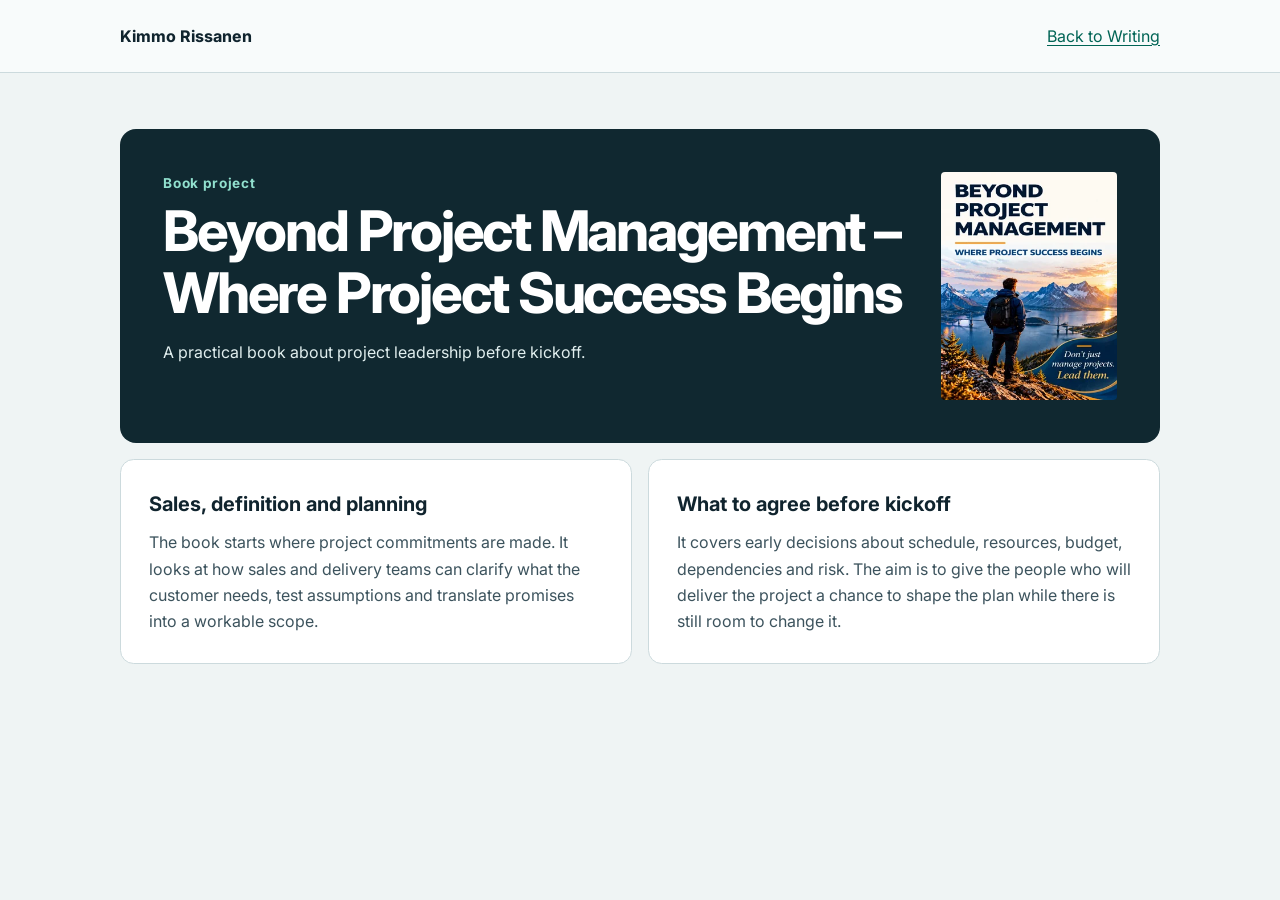
==== beyond-project-management.html @ 0a622ec8 "Add files via upload" ====
<!doctype html>
<html lang="en">
<head>
  <meta charset="utf-8">
  <meta name="viewport" content="width=device-width, initial-scale=1">
  <meta name="description" content="A practical book about project leadership before kickoff.">
  <title>Beyond Project Management – Where Project Success Begins | Kimmo Rissanen</title>
  <link rel="preconnect" href="https://fonts.googleapis.com">
  <link rel="preconnect" href="https://fonts.gstatic.com" crossorigin>
  <link rel="stylesheet" href="https://fonts.googleapis.com/css2?family=Inter:wght@400..800&amp;display=swap">
  <link rel="stylesheet" href="project-details.css">
</head>
<body>
  <header>
    <div class="wrap">
      <a class="brand" href="index.html">Kimmo Rissanen</a>
      <nav aria-label="Portfolio"><a href="index.html#writing">Back to Writing</a></nav>
    </div>
  </header>
  <main class="wrap">
    <div class="intro">
      <div>
        <p class="category">Book project</p>
        <h1>Beyond Project Management – Where Project Success Begins</h1>
        <p>A practical book about project leadership before kickoff.</p>
        
      </div>
      <img class="book-cover" src="[data-uri]" width="309" height="400" alt="Beyond Project Management: Where Project Success Begins front cover">
    </div>
    <div class="details">
        <section><h2>Sales, definition and planning</h2><p>The book starts where project commitments are made. It looks at how sales and delivery teams can clarify what the customer needs, test assumptions and translate promises into a workable scope.</p></section>
        <section><h2>What to agree before kickoff</h2><p>It covers early decisions about schedule, resources, budget, dependencies and risk. The aim is to give the people who will deliver the project a chance to shape the plan while there is still room to change it.</p></section>
    </div>
  </main>
</body>
</html>
---- project-details.css ----
* { box-sizing: border-box; }
body { margin: 0; color: #10242e; background: #eff4f4; font: 1rem/1.65 Inter, system-ui, sans-serif; }
.wrap { width: min(65rem, calc(100% - 2rem)); margin-inline: auto; }
header { background: #f8fbfb; border-bottom: 1px solid #ccdadd; }
header .wrap { min-height: 4.5rem; display: flex; align-items: center; justify-content: space-between; flex-wrap: wrap; gap: .5rem 1rem; padding-block: .65rem; }
a { color: #006455; text-underline-offset: .2em; }
a:focus-visible { outline: 2px solid currentColor; outline-offset: 4px; }
.brand { color: #10242e; font-weight: 750; text-decoration: none; }
main { padding-block: clamp(1.5rem, 5vw, 3.5rem); }
.intro { display: grid; grid-template-columns: minmax(0, 1fr) auto; gap: 1rem 2rem; align-items: start; padding: clamp(1.25rem, 4vw, 2.7rem); border-radius: 1rem; background: #102830; color: #fff; }
.category { color: #91e0ce; font-size: .85rem; font-weight: 700; letter-spacing: .05em; }
h1, h2, p, figure { margin: 0; }
h1 { margin-block: .4rem .9rem; font-size: clamp(1.9rem, 5vw, 3.5rem); font-weight: 750; line-height: 1.1; letter-spacing: -.04em; }
.intro p:not(.category) { color: #e0eeee; max-width: 39rem; }
.intro img { display: block; height: auto; width: clamp(4rem, 15vw, 8.5rem); border-radius: .55rem; }
.intro .book-cover { width: clamp(5rem, 19vw, 11rem); border-radius: .25rem; }
.action { display: inline-flex; align-items: center; min-height: 2.75rem; margin-top: 1.3rem; padding: .55rem .9rem; border-radius: .55rem; background: #e5f6ef; font-weight: 650; }
.details { display: grid; grid-template-columns: repeat(2, minmax(0, 1fr)); gap: 1rem; margin-top: 1rem; }
.details section { padding: clamp(1.1rem, 3vw, 1.75rem); border: 1px solid #ccdadd; background: #fff; border-radius: .85rem; }
h2 { font-size: 1.25rem; margin-bottom: .5rem; }
.details p { color: #3c535d; }
@media (max-width: 36rem) { .details, .intro { grid-template-columns: 1fr; } }
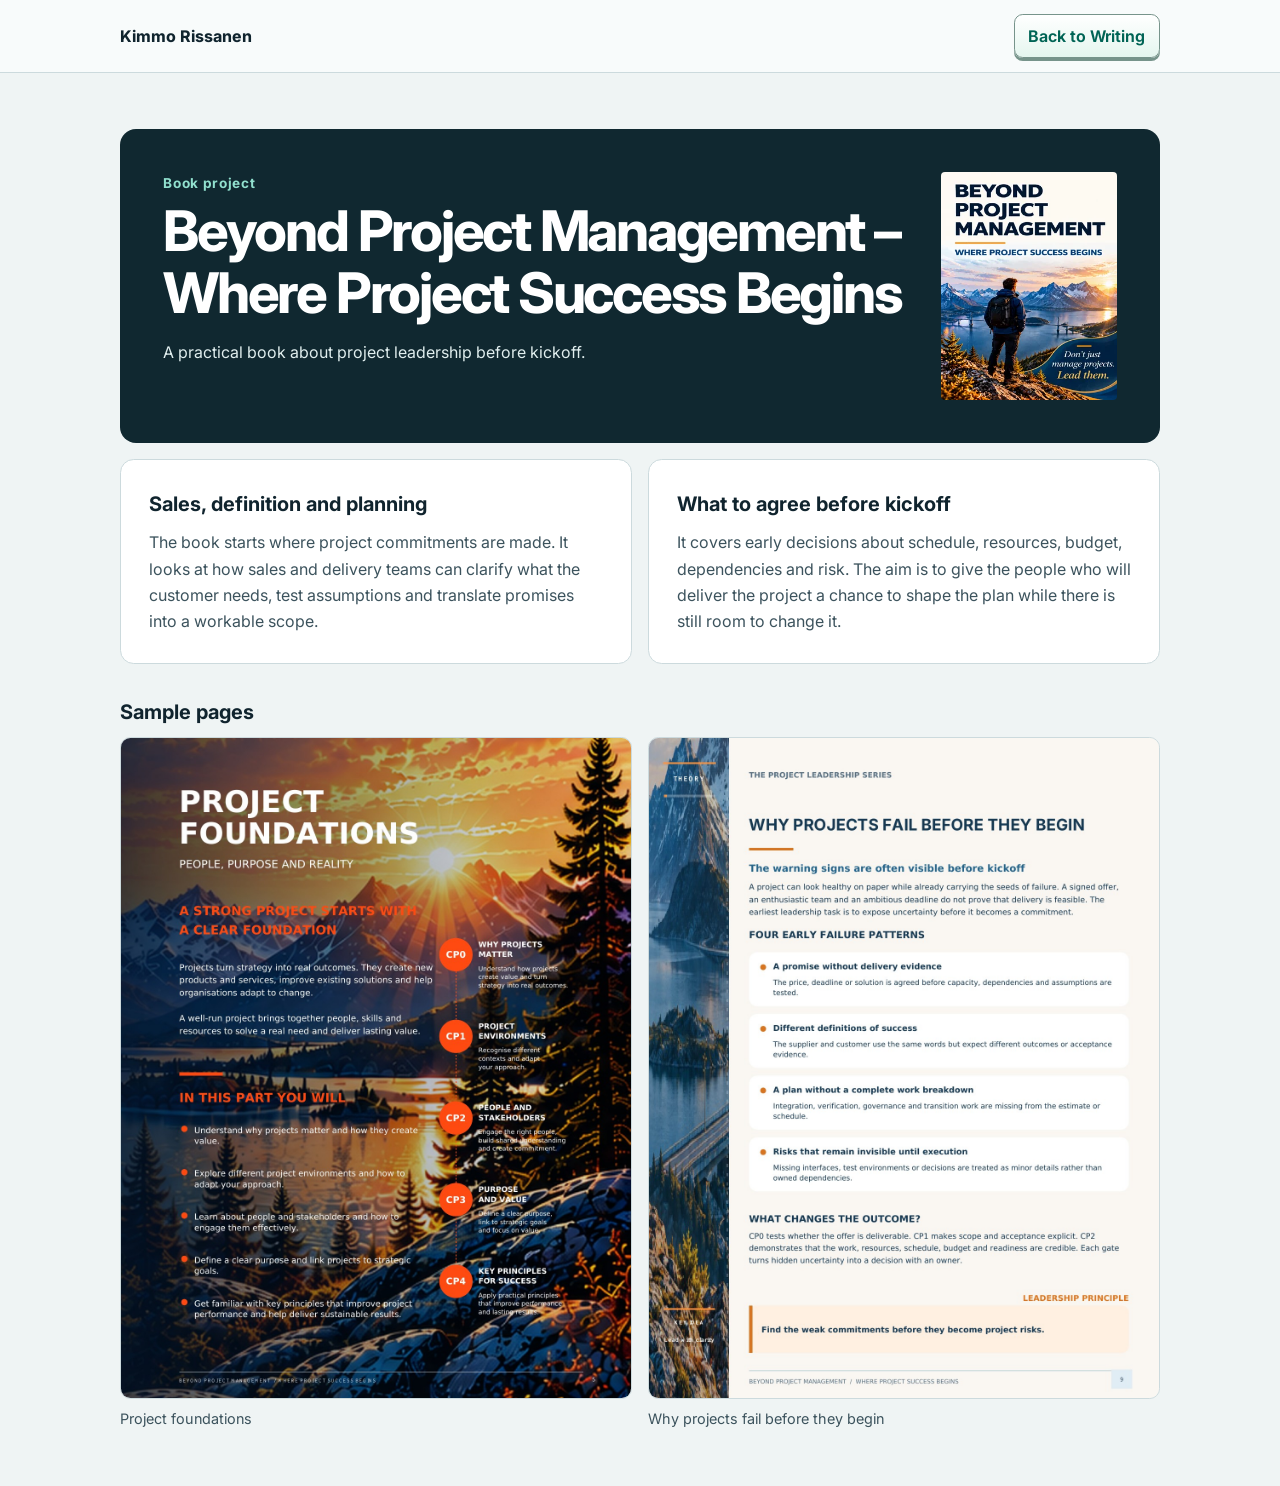
==== commit 3f4a42a6: "Add files via upload" ====
--- a/beyond-project-management.html
+++ b/beyond-project-management.html
@@ -9,12 +9,26 @@
   <link rel="preconnect" href="https://fonts.gstatic.com" crossorigin>
   <link rel="stylesheet" href="https://fonts.googleapis.com/css2?family=Inter:wght@400..800&amp;display=swap">
   <link rel="stylesheet" href="project-details.css">
+  <style>
+    .page-samples { margin-top: 2rem; }
+    .page-samples .sample-grid { display: grid; grid-template-columns: repeat(2, minmax(0, 1fr)); gap: 1rem; }
+    .sample-grid figure { margin: 0; }
+    .sample-grid button { display: block; width: 100%; padding: 0; border: 1px solid #ccdadd; border-radius: .65rem; overflow: hidden; background: #fff; cursor: zoom-in; }
+    .sample-grid button:focus-visible, .sample-dialog button:focus-visible { outline: 2px solid #006455; outline-offset: 4px; }
+    .sample-grid img { display: block; width: 100%; height: auto; }
+    .sample-grid figcaption { padding-top: .5rem; font-size: .9rem; color: #3c535d; }
+    .sample-dialog { max-width: 95vw; max-height: 93vh; padding: .75rem; border: 0; border-radius: .65rem; }
+    .sample-dialog::backdrop { background: #10242ed9; }
+    .sample-dialog button { display: block; margin: 0 0 .5rem auto; padding: .45rem .8rem; font: inherit; cursor: pointer; }
+    .sample-dialog img { display: block; max-width: 100%; height: auto; margin-inline: auto; }
+    @media (max-width: 40rem) { .page-samples .sample-grid { grid-template-columns: 1fr; } }
+  </style>
 </head>
 <body>
   <header>
     <div class="wrap">
       <a class="brand" href="index.html">Kimmo Rissanen</a>
-      <nav aria-label="Portfolio"><a href="index.html#writing">Back to Writing</a></nav>
+      <nav aria-label="Portfolio"><a class="back-button" href="index.html#writing">Back to Writing</a></nav>
     </div>
   </header>
   <main class="wrap">
@@ -31,6 +45,35 @@
         <section><h2>Sales, definition and planning</h2><p>The book starts where project commitments are made. It looks at how sales and delivery teams can clarify what the customer needs, test assumptions and translate promises into a workable scope.</p></section>
         <section><h2>What to agree before kickoff</h2><p>It covers early decisions about schedule, resources, budget, dependencies and risk. The aim is to give the people who will deliver the project a chance to shape the plan while there is still room to change it.</p></section>
     </div>
+    <section class="page-samples" aria-labelledby="page-samples-title">
+      <h2 id="page-samples-title">Sample pages</h2>
+      <div class="sample-grid">
+        <figure>
+          <button type="button" aria-label="Enlarge Project foundations"><img src="[data-uri]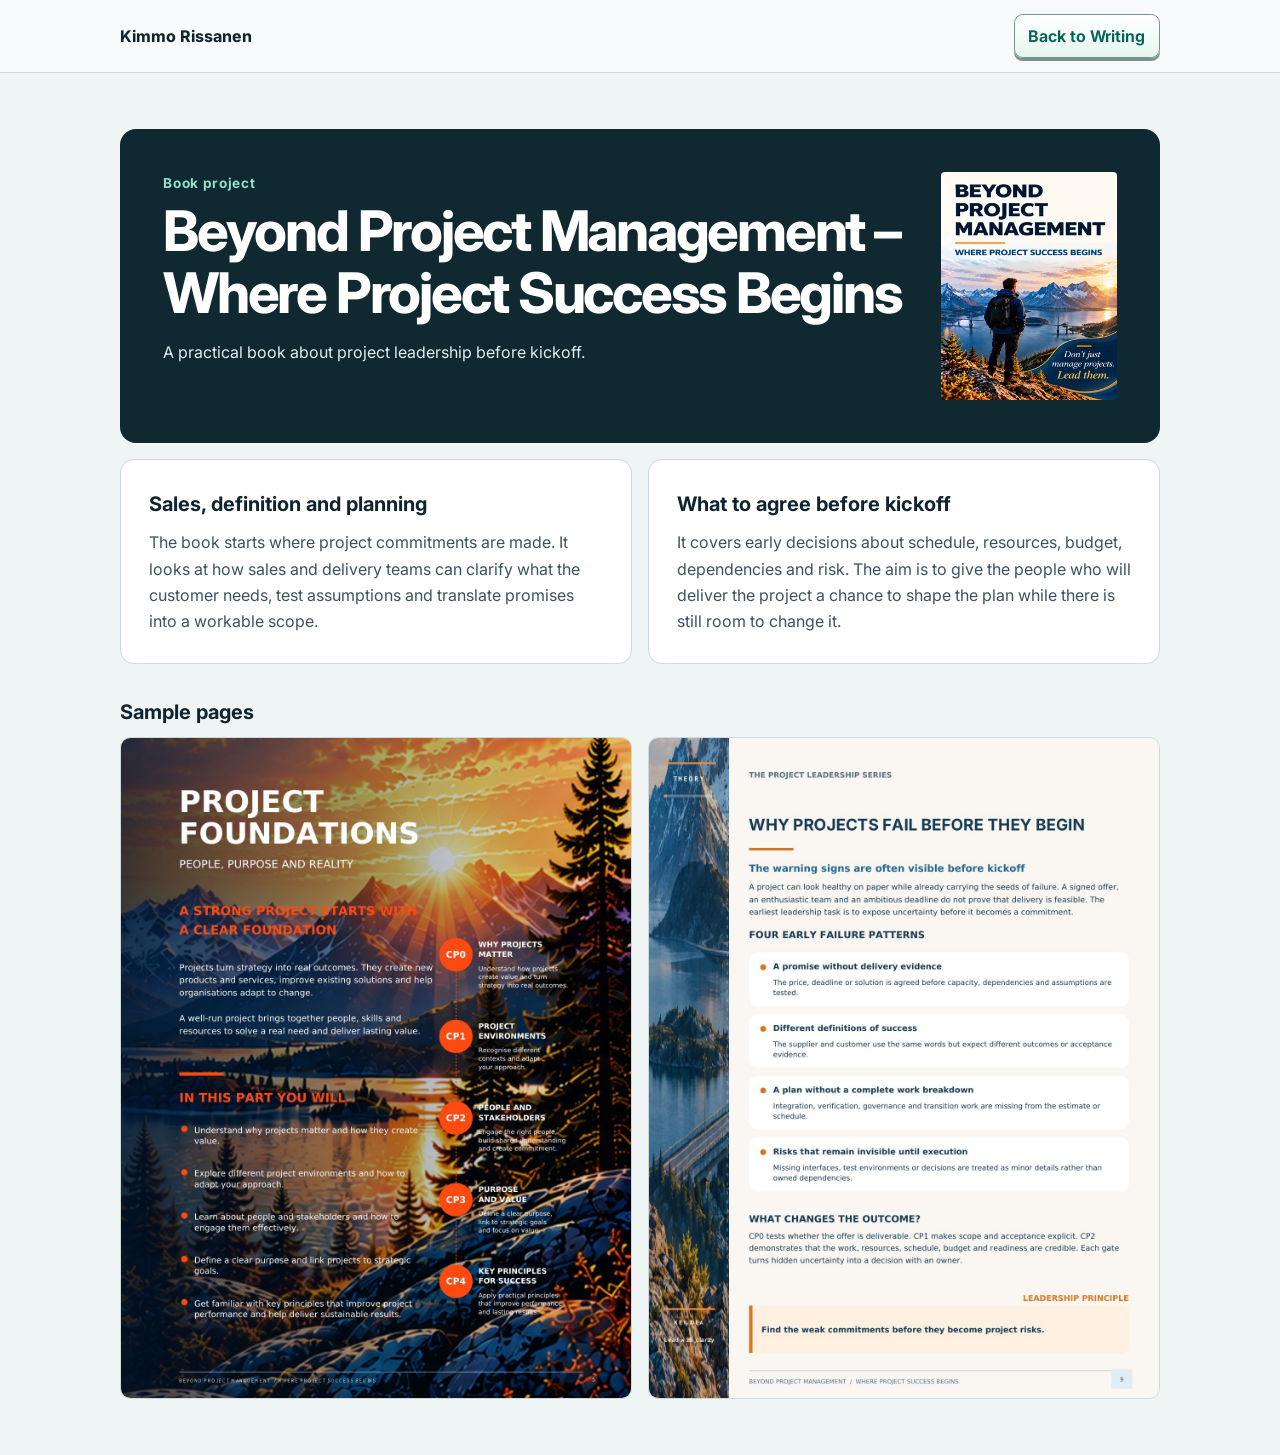
==== commit 1539128f: "Add files via upload" ====
--- a/beyond-project-management.html
+++ b/beyond-project-management.html
@@ -49,12 +49,10 @@
       <h2 id="page-samples-title">Sample pages</h2>
       <div class="sample-grid">
         <figure>
-          <button type="button" aria-label="Enlarge Project foundations"><img src="[data-uri]